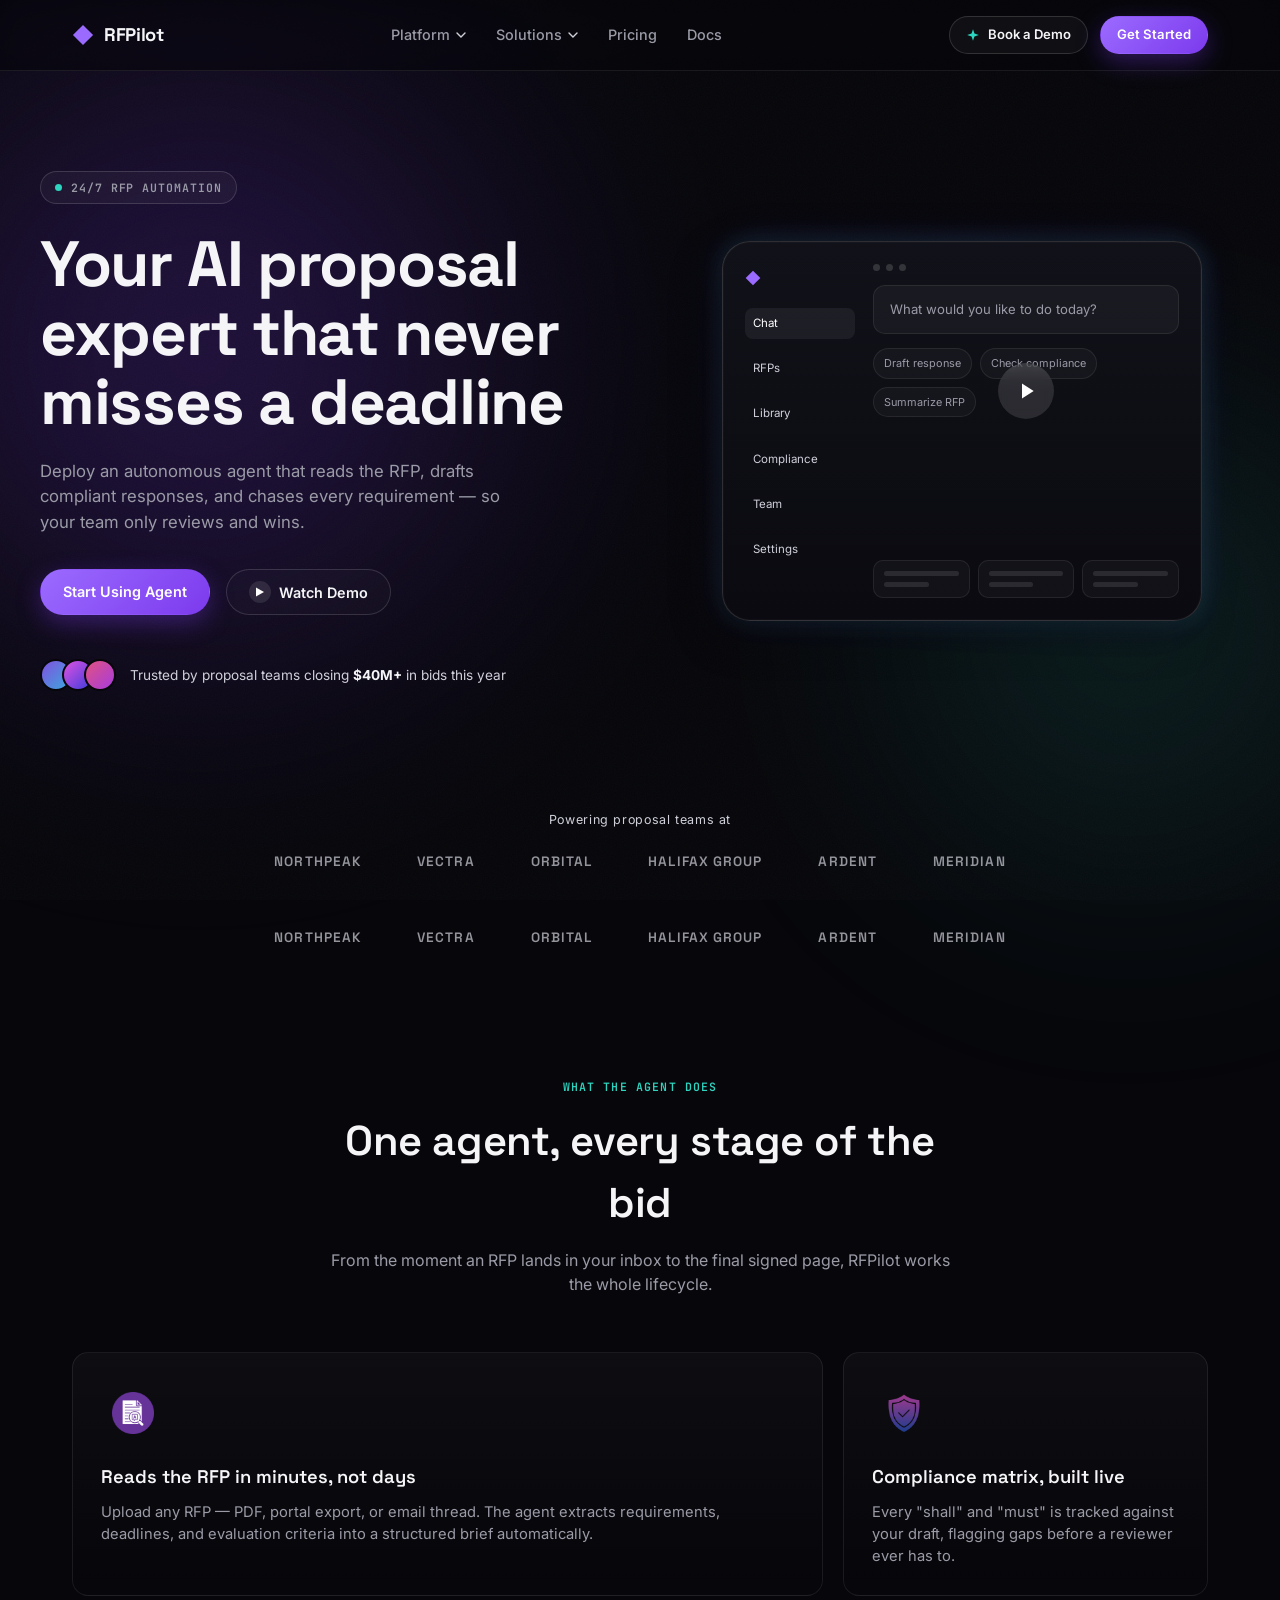
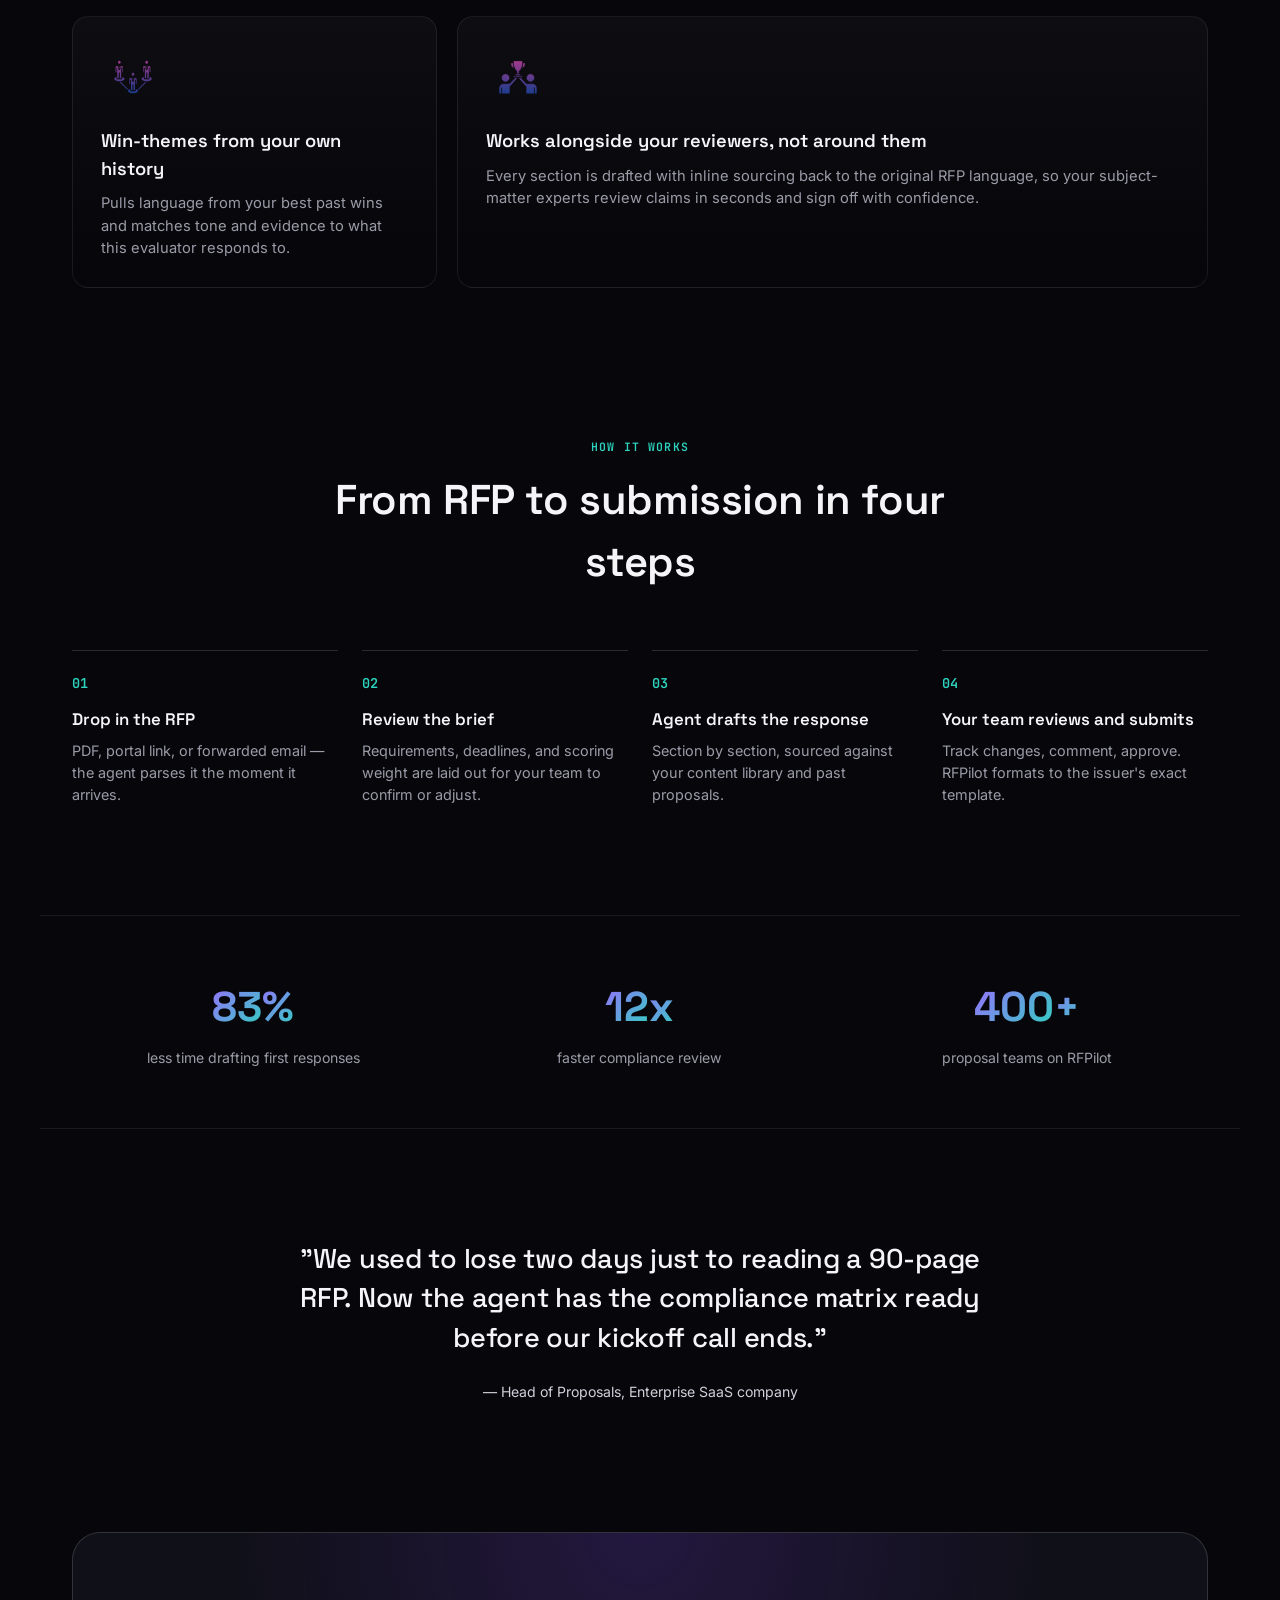
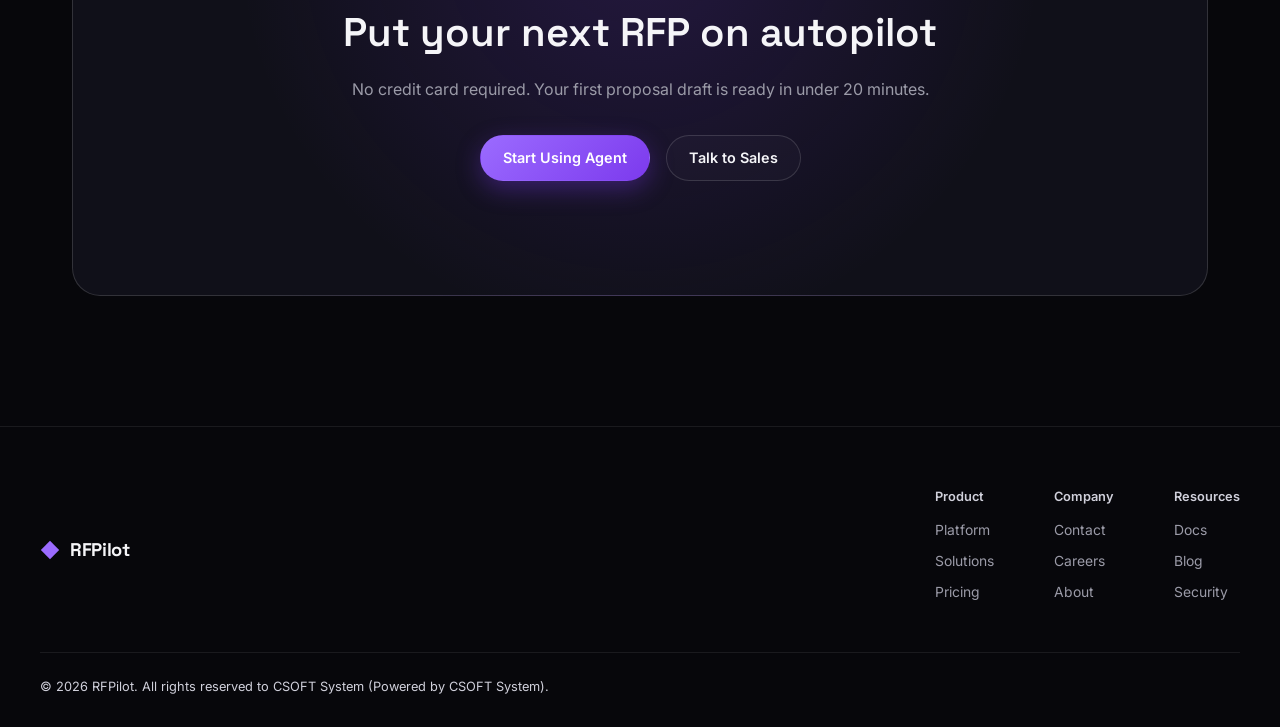
==== index.html @ 7c02240c "Rename Index.html to index.html" ====
<!doctype html>
<html lang="en">
  <head>
    <meta charset="UTF-8" />
    <meta name="viewport" content="width=device-width, initial-scale=1.0" />
    <title>RFPilot — Your AI RFP Agent That Works 24/7</title>
    <link rel="preconnect" href="https://fonts.googleapis.com" />
    <link rel="preconnect" href="https://fonts.gstatic.com" crossorigin />
    <link
      href="https://fonts.googleapis.com/css2?family=Space+Grotesk:wght@400;500;600;700&family=Inter:wght@400;500;600&family=JetBrains+Mono:wght@500;600&display=swap"
      rel="stylesheet"
    />
    <link rel="stylesheet" href="style.css" />
  </head>
  

  <body>

    <!-- Ambient background -->
    <div class="bg-glow bg-glow--purple" aria-hidden="true"></div>
    <div class="bg-glow bg-glow--teal" aria-hidden="true"></div>
    <div class="bg-noise" aria-hidden="true"></div>


    <!-- NAV -->
    <header class="nav" id="nav">
      <div class="nav__inner">
        <a href="index.html" class="logo">
          <span class="logo__mark">
            <svg width="22" height="22" viewBox="0 0 24 24" fill="none">
              <path d="M12 1L23 12L12 23L1 12L12 1Z" fill="url(#logoGrad)" />
              <defs>
                <linearGradient id="logoGrad" x1="1" y1="1" x2="23" y2="23">
                  <stop offset="0" stop-color="#9b6bff" />
                  <stop offset="1" stop-color="#2dd4bf" />
                </linearGradient>
              </defs>
            </svg>
          </span>
          RFPilot
        </a>

        <nav class="nav__links" aria-label="Primary">
          <div class="nav__item">
            <button class="nav__link">
              Platform
              <svg class="chev" width="10" height="6" viewBox="0 0 10 6">
                <path
                  d="M1 1L5 5L9 1"
                  stroke="currentColor"
                  stroke-width="1.4"
                  fill="none"
                  stroke-linecap="round"
                />
              </svg>
            </button>
            <div class="nav__dropdown">
              <a href="platform.html#drafting">Proposal Drafting</a>
              <a href="platform.html#compliance">Compliance Matrix</a>
              <a href="platform.html#win-themes">Win-Theme Engine</a>
            </div>
          </div>
          <div class="nav__item">
            <button class="nav__link">
              Solutions
              <svg class="chev" width="10" height="6" viewBox="0 0 10 6">
                <path
                  d="M1 1L5 5L9 1"
                  stroke="currentColor"
                  stroke-width="1.4"
                  fill="none"
                  stroke-linecap="round"
                />
              </svg>
            </button>
            <div class="nav__dropdown">
              <a href="solutions.html#gov">Government Bids</a>
              <a href="solutions.html#enterprise">Enterprise Sales</a>
              <a href="solutions.html#agencies">Agencies</a>
            </div>
          </div>
          <a href="pricing.html" class="nav__link nav__link--plain" data-page="pricing">Pricing</a>
          <a href="docs.html" class="nav__link nav__link--plain" data-page="docs">Docs</a>
        </nav>

        <div class="nav__actions">
          <a href="contact.html" class="btn btn--ghost btn--sm">
            <svg width="14" height="14" viewBox="0 0 24 24" fill="none">
              <path
                d="M12 2L14.5 9.5L22 12L14.5 14.5L12 22L9.5 14.5L2 12L9.5 9.5L12 2Z"
                fill="currentColor"
              />
            </svg>
            Book a Demo
          </a>
          <a href="contact.html" class="btn btn--primary btn--sm">Get Started</a>
        </div>

        <button class="nav__burger" id="burgerBtn" aria-label="Toggle menu" aria-expanded="false">
          <span></span><span></span><span></span>
        </button>
      </div>
    </header>

    <!-- HERO -->
    <main id="top">
      <section class="hero">
        <div class="hero__inner">
          <div class="hero__copy">
            <div class="badge">
              <span class="badge__dot"></span>
              24/7 RFP AUTOMATION
            </div>
            <h1 class="hero__title" data-split>
              Your AI proposal expert that never misses a deadline
            </h1>
            <p class="hero__sub">
              Deploy an autonomous agent that reads the RFP, drafts compliant responses, and chases
              every requirement &mdash; so your team only reviews and wins.
            </p>
            <div class="hero__cta">
              <a href="contact.html" class="btn btn--primary btn--lg">Start Using Agent</a>
              <button class="btn btn--outline btn--lg" id="watchDemoBtn">
                <span class="play-dot">
                  <svg width="10" height="10" viewBox="0 0 10 10">
                    <path d="M1 0.5L9 5L1 9.5V0.5Z" fill="currentColor" />
                  </svg>
                </span>
                Watch Demo
              </button>
            </div>
            <div class="hero__proof">
              <div class="proof__avatars">
                <span class="proof__avatar" style="--i: 0"></span>
                <span class="proof__avatar" style="--i: 1"></span>
                <span class="proof__avatar" style="--i: 2"></span>
              </div>
              <p>Trusted by proposal teams closing <strong>$40M+</strong> in bids this year</p>
            </div>
          </div>

          <div class="hero__visual">
            <div class="mockup" id="mockup">
              <!-- <div class="mockup__avatars">
                <span class="mockup__avatar mockup__avatar--1"></span>
                <span class="mockup__avatar mockup__avatar--2"></span>
              </div> -->

              <div class="mockup__frame">
                <aside class="mockup__side">
                  <span class="side__logo">
                    <svg width="16" height="16" viewBox="0 0 24 24" fill="none">
                      <path d="M12 1L23 12L12 23L1 12L12 1Z" fill="url(#logoGrad2)" />
                      <defs>
                        <linearGradient id="logoGrad2" x1="1" y1="1" x2="23" y2="23">
                          <stop offset="0" stop-color="#9b6bff" />
                          <stop offset="1" stop-color="#2dd4bf" />
                        </linearGradient>
                      </defs>
                    </svg>
                  </span>
                  <span class="side__item side__item--active">Chat</span>
                  <span class="side__item">RFPs</span>
                  <span class="side__item">Library</span>
                  <span class="side__item">Compliance</span>
                  <span class="side__item">Team</span>
                  <span class="side__item">Settings</span>
                </aside>

                <div class="mockup__main">
                  <div class="mockup__topbar">
                    <span class="dot"></span><span class="dot"></span><span class="dot"></span>
                  </div>
                  <div class="mockup__chatbox">What would you like to do today?</div>
                  <div class="mockup__chips">
                    <span>Draft response</span>
                    <span>Check compliance</span>
                    <span>Summarize RFP</span>
                  </div>

                  <button class="mockup__play" id="playBtn" aria-label="Play demo video">
                    <svg width="20" height="20" viewBox="0 0 24 24" fill="none">
                      <path d="M6 3L20 12L6 21V3Z" fill="white" />
                    </svg>
                  </button>

                  <div class="mockup__cards">
                    <div class="mini-card">
                      <span class="mini-card__bar"></span
                      ><span class="mini-card__bar mini-card__bar--sm"></span>
                    </div>
                    <div class="mini-card">
                      <span class="mini-card__bar"></span
                      ><span class="mini-card__bar mini-card__bar--sm"></span>
                    </div>
                    <div class="mini-card">
                      <span class="mini-card__bar"></span
                      ><span class="mini-card__bar mini-card__bar--sm"></span>
                    </div>
                  </div>
                </div>
              </div>
            </div>
          </div>
        </div>
      </section>

      <!-- TRUST STRIP -->
      <section class="trust">
        <p class="trust__label">Powering proposal teams at</p>
        <div class="trust__logos">
          <div class="trust__track">
            <span>NORTHPEAK</span><span>VECTRA</span><span>ORBITAL</span
            ><span>HALIFAX&nbsp;GROUP</span><span>ARDENT</span><span>MERIDIAN</span>
          </div>
        </div>
      </section>

      <!-- FEATURES -->
      <section class="features" id="features">
        <div class="section__head" data-reveal>
          <span class="eyebrow">WHAT THE AGENT DOES</span>
          <h2>One agent, every stage of the bid</h2>
          <p>
            From the moment an RFP lands in your inbox to the final signed page, RFPilot works the
            whole lifecycle.
          </p>
        </div>

        <div class="feature-grid" data-reveal-group>
          <article class="feature-card feature-card--wide">
            <div class="feature-card__icon feature-card__icon--img">
              <img src="assests/read.png" alt="" width="42" height="42" />
            </div>
            <h3>Reads the RFP in minutes, not days</h3>
            <p>
              Upload any RFP &mdash; PDF, portal export, or email thread. The agent extracts
              requirements, deadlines, and evaluation criteria into a structured brief
              automatically.
            </p>
          </article>

          <article class="feature-card">
            <div class="feature-card__icon feature-card__icon--img">
              <img src="assests/compliance.png" alt="" width="42" height="42" />
            </div>
            <h3>Compliance matrix, built live</h3>
            <p>
              Every "shall" and "must" is tracked against your draft, flagging gaps before a
              reviewer ever has to.
            </p>
          </article>

          <article class="feature-card">
            <div class="feature-card__icon feature-card__icon--img">
              <img src="assests/connection.png" alt="" width="42" height="42" />
            </div>
            <h3>Win-themes from your own history</h3>
            <p>
              Pulls language from your best past wins and matches tone and evidence to what this
              evaluator responds to.
            </p>
          </article>

          <article class="feature-card feature-card--wide">
            <div class="feature-card__icon feature-card__icon--img">
              <img src="assests/wintheme.png" alt="" width="42" height="42" />
            </div>
            <h3>Works alongside your reviewers, not around them</h3>
            <p>
              Every section is drafted with inline sourcing back to the original RFP language, so
              your subject-matter experts review claims in seconds and sign off with confidence.
            </p>
          </article>
        </div>
      </section>

      <!-- HOW IT WORKS -->
      <section class="steps" id="how">
        <div class="section__head" data-reveal>
          <span class="eyebrow">HOW IT WORKS</span>
          <h2>From RFP to submission in four steps</h2>
        </div>
        <ol class="steps__list" data-reveal-group>
          <li class="step">
            <span class="step__num">01</span>
            <h3>Drop in the RFP</h3>
            <p>
              PDF, portal link, or forwarded email &mdash; the agent parses it the moment it
              arrives.
            </p>
          </li>
          <li class="step">
            <span class="step__num">02</span>
            <h3>Review the brief</h3>
            <p>
              Requirements, deadlines, and scoring weight are laid out for your team to confirm or
              adjust.
            </p>
          </li>
          <li class="step">
            <span class="step__num">03</span>
            <h3>Agent drafts the response</h3>
            <p>Section by section, sourced against your content library and past proposals.</p>
          </li>
          <li class="step">
            <span class="step__num">04</span>
            <h3>Your team reviews and submits</h3>
            <p>Track changes, comment, approve. RFPilot formats to the issuer's exact template.</p>
          </li>
        </ol>
      </section>

      <!-- STATS -->
      <section class="stats" data-reveal-group>
        <div class="stat">
          <span class="stat__num" data-target="83">0</span><span class="stat__suffix">%</span>
          <p>less time drafting first responses</p>
        </div>
        <div class="stat">
          <span class="stat__num" data-target="12">0</span><span class="stat__suffix">x</span>
          <p>faster compliance review</p>
        </div>
        <div class="stat">
          <span class="stat__num" data-target="400">0</span><span class="stat__suffix">+</span>
          <p>proposal teams on RFPilot</p>
        </div>
      </section>

      <!-- TESTIMONIAL -->
      <section class="quote" data-reveal>
        <blockquote>
          "We used to lose two days just to reading a 90-page RFP. Now the agent has the compliance
          matrix ready before our kickoff call ends."
        </blockquote>
        <p class="quote__author">— Head of Proposals, Enterprise SaaS company</p>
      </section>

      <!-- CTA -->
      <section class="cta" id="cta">
        <div class="cta__box" data-reveal>
          <h2>Put your next RFP on autopilot</h2>
          <p>No credit card required. Your first proposal draft is ready in under 20 minutes.</p>
          <div class="hero__cta hero__cta--center">
            <a href="contact.html" class="btn btn--primary btn--lg">Start Using Agent</a>
            <a href="contact.html" class="btn btn--outline btn--lg">Talk to Sales</a>
          </div>
        </div>
      </section>
    </main>

    <footer class="footer">
      <div class="footer__top">
        <a href="#top" class="logo">
          <span class="logo__mark">
            <svg width="20" height="20" viewBox="0 0 24 24" fill="none">
              <path d="M12 1L23 12L12 23L1 12L12 1Z" fill="url(#logoGrad3)" />
              <defs>
                <linearGradient id="logoGrad3" x1="1" y1="1" x2="23" y2="23">
                  <stop offset="0" stop-color="#9b6bff" />
                  <stop offset="1" stop-color="#2dd4bf" />
                </linearGradient>
              </defs>
            </svg>
          </span>
          RFPilot
        </a>
        <div class="footer__links">
          <div>
            <h4>Product</h4>
            <a href="platform.html">Platform</a>
            <a href="solutions.html">Solutions</a>
            <a href="pricing.html">Pricing</a>
          </div>
          <div>
            <h4>Company</h4>
            <a href="contact.html">Contact</a>
            <a href="#">Careers</a>
            <a href="#">About</a>
          </div>
          <div>
            <h4>Resources</h4>
            <a href="docs.html">Docs</a>
            <a href="#">Blog</a>
            <a href="#">Security</a>
          </div>
        </div>
      </div>
      <div class="footer__bottom">
        <p>© 2026 RFPilot. All rights reserved to CSOFT System (Powered by CSOFT System).</p>
      </div>
    </footer>

    <!-- Demo modal -->
    <div class="modal" id="demoModal" aria-hidden="true">
      <div class="modal__backdrop" data-close></div>
      <div class="modal__box" role="dialog" aria-label="Demo video">
        <button class="modal__close" data-close aria-label="Close">✕</button>
        <div class="modal__placeholder">
          <svg width="40" height="40" viewBox="0 0 24 24" fill="none">
            <path d="M6 3L20 12L6 21V3Z" fill="currentColor" />
          </svg>
          <p>Demo video goes here</p>
        </div>
      </div>
    </div>

    <script src="script.js"></script>
  </body>
</html>
---- style.css ----
/* ============ TOKENS ============ */
:root {
  --bg: #07070b;
  --bg-elevated: #0e0e16;
  --bg-card: #101019;
  --purple-500: #7c3aed;
  --purple-400: #9b6bff;
  --purple-glow: rgba(124, 58, 237, 0.55);
  --teal: #2dd4bf;
  --teal-glow: rgba(45, 212, 191, 0.45);
  --text-primary: #f5f5f8;
  --text-secondary: #9b9ba8;
  --text-muted: #d0d0db;
  --border: rgba(255, 255, 255, 0.08);
  --border-strong: rgba(255, 255, 255, 0.14);

  --font-display: "Space Grotesk", sans-serif;
  --font-body: "Inter", sans-serif;
  --font-mono: "JetBrains Mono", monospace;

  --radius-sm: 10px;
  --radius-md: 16px;
  --radius-lg: 28px;
  --container: 1200px;
}

* {
  box-sizing: border-box;
  margin: 0;
  padding: 0;
}
html {
  scroll-behavior: smooth;
}
body {
  background: var(--bg);
  color: var(--text-primary);
  font-family: var(--font-body);
  line-height: 1.5;
  overflow-x: hidden;
  position: relative;
}
img,
svg {
  display: block;
  max-width: 100%;
}
a {
  color: inherit;
  text-decoration: none;
}
ul,
ol {
  list-style: none;
}
button {
  font-family: inherit;
  cursor: pointer;
}

@media (prefers-reduced-motion: reduce) {
  * {
    animation-duration: 0.001ms !important;
    animation-iteration-count: 1 !important;
    transition-duration: 0.001ms !important;
    scroll-behavior: auto !important;
  }
}

:focus-visible {
  outline: 2px solid var(--teal);
  outline-offset: 3px;
  border-radius: 4px;
}

/* ============ AMBIENT BACKGROUND ============ */
.bg-glow {
  position: fixed;
  z-index: 0;
  border-radius: 50%;
  filter: blur(120px);
  pointer-events: none;
}
.bg-glow--purple {
  width: 900px;
  height: 900px;
  left: -250px;
  top: -100px;
  background: radial-gradient(circle, var(--purple-glow), transparent 70%);
  opacity: 0.55;
  animation: drift1 22s ease-in-out infinite;
}
.bg-glow--teal {
  width: 700px;
  height: 700px;
  right: -200px;
  top: 280px;
  background: radial-gradient(circle, var(--teal-glow), transparent 70%);
  opacity: 0.35;
  animation: drift2 26s ease-in-out infinite;
}
@keyframes drift1 {
  0%,
  100% {
    transform: translate(0, 0);
  }
  50% {
    transform: translate(60px, 40px);
  }
}
@keyframes drift2 {
  0%,
  100% {
    transform: translate(0, 0);
  }
  50% {
    transform: translate(-50px, -30px);
  }
}

.bg-noise {
  position: fixed;
  inset: 0;
  z-index: 0;
  pointer-events: none;
  opacity: 0.03;
  background-image: url("data:image/svg+xml,%3Csvg xmlns='http://www.w3.org/2000/svg' width='120' height='120'%3E%3Cfilter id='n'%3E%3CfeTurbulence type='fractalNoise' baseFrequency='0.9' numOctaves='2' stitchTiles='stitch'/%3E%3C/filter%3E%3Crect width='100%25' height='100%25' filter='url(%23n)'/%3E%3C/svg%3E");
}

main,
.footer,
.nav {
  position: relative;
  z-index: 1;
}

/* ============ NAV ============ */
.nav {
  position: sticky;
  top: 0;
  z-index: 50;
  background: rgba(7, 7, 11, 0.7);
  backdrop-filter: blur(14px);
  border-bottom: 1px solid var(--border);
}
.nav__inner {
  max-width: var(--container);
  margin: 0 auto;
  padding: 16px 32px;
  display: flex;
  align-items: center;
  justify-content: space-between;
  gap: 24px;
}
.logo {
  display: flex;
  align-items: center;
  gap: 10px;
  font-family: var(--font-display);
  font-weight: 700;
  font-size: 1.15rem;
  letter-spacing: -0.02em;
}
.logo__mark {
  display: inline-flex;
}

.nav__links {
  display: flex;
  align-items: center;
  gap: 30px;
}
.nav__item {
  position: relative;
}
.nav__link {
  background: none;
  border: none;
  color: var(--text-secondary);
  display: flex;
  align-items: center;
  gap: 6px;
  font-size: 0.9rem;
  font-weight: 500;
  transition: color 0.2s;
}
.nav__link--plain {
  color: var(--text-secondary);
  font-size: 0.9rem;
  font-weight: 500;
}
.nav__link:hover,
.nav__link--plain:hover {
  color: var(--text-primary);
}
.nav__link.is-active,
.nav__link--plain.is-active {
  color: #fff;
  font-weight: 600;
  position: relative;
}
.nav__link.is-active::after,
.nav__link--plain.is-active::after {
  content: "";
  position: absolute;
  left: 0;
  right: 0;
  bottom: -8px;
  height: 2px;
  border-radius: 2px;
  background: linear-gradient(90deg, var(--purple-400), var(--teal));
}
.chev {
  color: var(--text-muted);
  transition: transform 0.2s;
}
.nav__item:hover .chev {
  transform: rotate(180deg);
}

.nav__dropdown {
  position: absolute;
  top: calc(100% + 14px);
  left: 50%;
  transform: translateX(-50%) translateY(4px);
  background: var(--bg-card);
  border: 1px solid var(--border);
  border-radius: var(--radius-sm);
  padding: 8px;
  min-width: 190px;
  opacity: 0;
  visibility: hidden;
  transition: all 0.18s ease;
  box-shadow: 0 20px 40px rgba(0, 0, 0, 0.5);
}
.nav__item:hover .nav__dropdown {
  opacity: 1;
  visibility: visible;
  transform: translateX(-50%) translateY(0);
}
.nav__dropdown a {
  display: block;
  padding: 9px 12px;
  border-radius: 8px;
  font-size: 0.87rem;
  color: var(--text-secondary);
}
.nav__dropdown a:hover {
  background: rgba(255, 255, 255, 0.04);
  color: var(--text-primary);
}

.nav__actions {
  display: flex;
  align-items: center;
  gap: 12px;
}
.nav__burger {
  display: none;
  flex-direction: column;
  gap: 5px;
  background: none;
  border: none;
  padding: 6px;
}
.nav__burger span {
  width: 20px;
  height: 2px;
  background: var(--text-primary);
  border-radius: 2px;
}

/* ============ BUTTONS ============ */
.btn {
  display: inline-flex;
  align-items: center;
  justify-content: center;
  gap: 8px;
  border-radius: 999px;
  font-weight: 600;
  white-space: nowrap;
  border: 1px solid transparent;
  transition:
    transform 0.15s,
    box-shadow 0.2s,
    background 0.2s,
    border-color 0.2s;
}
.btn--sm {
  padding: 8px 16px;
  font-size: 0.82rem;
}
.btn--lg {
  padding: 11px 22px;
  font-size: 0.9rem;
}
.btn--primary {
  background: linear-gradient(135deg, var(--purple-400), var(--purple-500));
  color: #fff;
  box-shadow: 0 8px 24px rgba(124, 58, 237, 0.35);
}
.btn--primary:hover {
  transform: translateY(-2px);
  box-shadow: 0 12px 30px rgba(124, 58, 237, 0.5);
}
.btn--ghost {
  background: rgba(255, 255, 255, 0.04);
  color: var(--text-primary);
  border-color: var(--border-strong);
}
.btn--ghost:hover {
  background: rgba(255, 255, 255, 0.08);
}
.btn--ghost svg {
  color: var(--teal);
}
.btn--outline {
  background: rgba(255, 255, 255, 0.02);
  color: var(--text-primary);
  border-color: var(--border-strong);
}
.btn--outline:hover {
  background: rgba(255, 255, 255, 0.06);
  transform: translateY(-2px);
}
.play-dot {
  width: 22px;
  height: 22px;
  border-radius: 50%;
  background: rgba(255, 255, 255, 0.1);
  display: inline-flex;
  align-items: center;
  justify-content: center;
  color: #fff;
}

/* ============ HERO ============ */
.hero {
  padding: 100px 32px 80px;
}
.hero__inner {
  max-width: var(--container);
  margin: 0 auto;
  display: grid;
  grid-template-columns: 1.05fr 1fr;
  gap: 60px;
  align-items: center;
}
.badge {
  display: inline-flex;
  align-items: center;
  gap: 9px;
  font-family: var(--font-mono);
  font-size: 0.72rem;
  letter-spacing: 0.08em;
  font-weight: 600;
  color: var(--text-secondary);
  background: rgba(255, 255, 255, 0.04);
  border: 1px solid var(--border-strong);
  padding: 7px 14px;
  border-radius: 999px;
  margin-bottom: 26px;
}
.badge__dot {
  width: 7px;
  height: 7px;
  border-radius: 50%;
  background: var(--teal);
  box-shadow: 0 0 0 0 rgba(45, 212, 191, 0.6);
  animation: ping 2s infinite;
}
@keyframes ping {
  0% {
    box-shadow: 0 0 0 0 rgba(45, 212, 191, 0.55);
  }
  70% {
    box-shadow: 0 0 0 7px rgba(45, 212, 191, 0);
  }
  100% {
    box-shadow: 0 0 0 0 rgba(45, 212, 191, 0);
  }
}
.hero__title {
  font-family: var(--font-display);
  font-weight: 700;
  font-size: clamp(2.4rem, 4vw + 1rem, 4rem);
  line-height: 1.08;
  letter-spacing: -0.02em;
  margin-bottom: 22px;
}
.hero__sub {
  color: var(--text-secondary);
  font-size: 1.05rem;
  max-width: 480px;
  margin-bottom: 34px;
}
.hero__cta {
  display: flex;
  gap: 16px;
  flex-wrap: wrap;
  margin-bottom: 44px;
}
.hero__cta--center {
  justify-content: center;
}
.hero__proof {
  display: flex;
  align-items: center;
  gap: 14px;
}
.hero__proof p {
  font-size: 0.85rem;
  color: var(--text-muted);
}
.hero__proof strong {
  color: var(--text-primary);
}
.proof__avatars {
  display: flex;
}
.proof__avatar {
  width: 32px;
  height: 32px;
  border-radius: 50%;
  border: 2px solid var(--bg);
  margin-left: -10px;
  background: linear-gradient(
    135deg,
    hsl(calc(260 + var(--i) * 40) 70% 60%),
    hsl(calc(200 + var(--i) * 40) 70% 55%)
  );
}
.proof__avatar:first-child {
  margin-left: 0;
}

/* ---- mockup visual ---- */
.hero__visual {
  position: relative;
  display: flex;
  justify-content: center;
}
.mockup {
  position: relative;
  width: 100%;
  max-width: 480px;
}
/* .mockup__avatars {
  position: absolute;
  top: -40px;
  left: 50%;
  transform: translateX(-50%);
  display: flex;
  gap: 26px;
  z-index: 3;
} */
/* .mockup__avatar {
  width: 56px;
  height: 56px;
  border-radius: 50%;
  border: 3px solid var(--bg);
  background: linear-gradient(135deg, #ffd39c, #ff9c73);
} */
/* .mockup__avatar--2 {
  background: linear-gradient(135deg, #c9a6ff, #7c3aed);
  margin-top: 22px;
} */

.mockup__frame {
  position: relative;
  z-index: 2;
  border-radius: var(--radius-lg);
  border: 1px solid var(--border-strong);
  background: linear-gradient(180deg, #111119, #0a0a10);

    box-shadow:
  0 0 0 1px rgba(255,255,255,.02) inset,
  -10px 15px 40px rgba(0,0,0,.35),
  0 0 25px rgba(45,212,191,.15),
  0 0 40px rgba(124,58,237,.15);
  padding: 22px;
  display: grid;
  grid-template-columns: 110px 1fr;
  gap: 18px;
  min-height: 380px;
  animation: floaty 6s ease-in-out infinite;
}
@keyframes floaty {
  0%,
  100% {
    transform: translateY(0);
  }
  50% {
    transform: translateY(-10px);
  }
}

.mockup__side {
  display: flex;
  flex-direction: column;
  gap: 14px;
  padding-top: 6px;
}
.side__logo {
  margin-bottom: 8px;
}
.side__item {
  font-size: 0.72rem;
  color: var(--text-muted);
  padding: 7px 8px;
  border-radius: 8px;
}
.side__item--active {
  color: #fff;
  background: rgba(255, 255, 255, 0.06);
}

.mockup__main {
  position: relative;
  display: flex;
  flex-direction: column;
  gap: 14px;
}
.mockup__topbar {
  display: flex;
  gap: 6px;
}
.mockup__topbar .dot {
  width: 7px;
  height: 7px;
  border-radius: 50%;
  background: rgba(255, 255, 255, 0.15);
}
.mockup__chatbox {
  background: rgba(255, 255, 255, 0.04);
  border: 1px solid var(--border);
  border-radius: 12px;
  padding: 14px 16px;
  font-size: 0.82rem;
  color: var(--text-secondary);
}
.mockup__chips {
  display: flex;
  gap: 8px;
  flex-wrap: wrap;
}
.mockup__chips span {
  font-size: 0.68rem;
  color: var(--text-secondary);
  background: rgba(255, 255, 255, 0.03);
  border: 1px solid var(--border);
  padding: 6px 10px;
  border-radius: 999px;
}
.mockup__play {
  position: absolute;
  top: 38%;
  left: 50%;
  transform: translate(-50%, -50%);
  width: 56px;
  height: 56px;
  border-radius: 50%;
  border: none;
  background: rgba(255, 255, 255, 0.12);
  backdrop-filter: blur(6px);
  display: flex;
  align-items: center;
  justify-content: center;
  transition:
    transform 0.2s,
    background 0.2s;
}
.mockup__play:hover {
  transform: translate(-50%, -50%) scale(1.08);
  background: rgba(255, 255, 255, 0.2);
}
.mockup__play svg {
  margin-left: 2px;
}
.mockup__cards {
  display: grid;
  grid-template-columns: repeat(3, 1fr);
  gap: 8px;
  margin-top: auto;
}
.mini-card {
  background: rgba(255, 255, 255, 0.03);
  border: 1px solid var(--border);
  border-radius: 10px;
  padding: 10px;
  display: flex;
  flex-direction: column;
  gap: 6px;
}
.mini-card__bar {
  height: 5px;
  border-radius: 3px;
  background: rgba(255, 255, 255, 0.1);
}
.mini-card__bar--sm {
  width: 60%;
}

/* ============ SECTIONS SHARED ============ */
.section__head {
  max-width: 640px;
  margin: 0 auto 56px;
  text-align: center;
}
.eyebrow {
  font-family: var(--font-mono);
  font-size: 0.72rem;
  letter-spacing: 0.1em;
  color: var(--teal);
  font-weight: 600;
  display: block;
  margin-bottom: 14px;
}
.section__head h2 {
  font-family: var(--font-display);
  font-size: clamp(1.8rem, 2.5vw + 0.8rem, 2.6rem);
  font-weight: 600;
  letter-spacing: -0.01em;
  margin-bottom: 14px;
}
.section__head p {
  color: var(--text-secondary);
  font-size: 1rem;
}

/* trust strip */
.trust {
  max-width: var(--container);
  margin: 0 auto;
  padding: 40px 32px 90px;
  text-align: center;
}
.trust__label {
  font-size: 0.78rem;
  color: var(--text-muted);
  margin-bottom: 22px;
  letter-spacing: 0.05em;
}
.trust__logos {
  display: flex;
  justify-content: center;
  flex-wrap: wrap;
  gap: 40px;
  font-family: var(--font-display);
  font-weight: 600;
  letter-spacing: 0.08em;
  color: var(--text-muted);
  opacity: 0.7;
  font-size: 0.85rem;
}

/* features */
.features {
  max-width: var(--container);
  margin: 0 auto;
  padding: 40px 32px 110px;
}
.feature-grid {
  display: grid;
  grid-template-columns: repeat(3, 1fr);
  gap: 20px;
}
.feature-card {
  grid-column: span 1;
  background: linear-gradient(180deg, rgba(255, 255, 255, 0.03), rgba(255, 255, 255, 0));
  border: 1px solid var(--border);
  border-radius: var(--radius-md);
  padding: 28px;
  transition:
    border-color 0.2s,
    transform 0.2s;
}
.feature-card--wide {
  grid-column: span 2;
}
.feature-card:hover {
  border-color: var(--border-strong);
  transform: translateY(-4px);
}
.feature-card__icon {
  width: 44px;
  height: 44px;
  border-radius: 12px;
  margin-bottom: 18px;
  display: flex;
  align-items: center;
  justify-content: center;
  background: rgba(124, 58, 237, 0.12);
  color: var(--purple-400);
  border: 1px solid rgba(124, 58, 237, 0.25);
}
.feature-card h3 {
  font-family: var(--font-display);
  font-size: 1.15rem;
  font-weight: 600;
  margin-bottom: 10px;
}
.feature-card p {
  color: var(--text-secondary);
  font-size: 0.92rem;
}

/* steps */
.steps {
  max-width: var(--container);
  margin: 0 auto;
  padding: 40px 32px 110px;
}
.steps__list {
  display: grid;
  grid-template-columns: repeat(4, 1fr);
  gap: 24px;
  counter-reset: step;
}
.step {
  border-top: 1px solid var(--border-strong);
  padding-top: 22px;
}
.step__num {
  font-family: var(--font-mono);
  color: var(--teal);
  font-size: 0.85rem;
  font-weight: 600;
  display: block;
  margin-bottom: 14px;
}
.step h3 {
  font-family: var(--font-display);
  font-size: 1.05rem;
  margin-bottom: 8px;
  font-weight: 600;
}
.step p {
  color: var(--text-secondary);
  font-size: 0.9rem;
}

/* stats */
.stats {
  max-width: var(--container);
  margin: 0 auto;
  padding: 60px 32px;
  display: grid;
  grid-template-columns: repeat(3, 1fr);
  gap: 24px;
  border-top: 1px solid var(--border);
  border-bottom: 1px solid var(--border);
}
.stat {
  text-align: center;
}
.stat__num,
.stat__suffix {
  font-family: var(--font-display);
  font-weight: 700;
  font-size: 2.6rem;
  background: linear-gradient(135deg, var(--purple-400), var(--teal));
  -webkit-background-clip: text;
  background-clip: text;
  color: transparent;
}
.stat p {
  color: var(--text-secondary);
  font-size: 0.88rem;
  margin-top: 8px;
}

/* quote */
.quote {
  max-width: 760px;
  margin: 0 auto;
  padding: 110px 32px;
  text-align: center;
}
.quote blockquote {
  font-family: var(--font-display);
  font-size: clamp(1.3rem, 2vw + 0.8rem, 1.7rem);
  font-weight: 500;
  line-height: 1.45;
  letter-spacing: -0.01em;
  margin-bottom: 24px;
}
.quote__author {
  color: var(--text-muted);
  font-size: 0.88rem;
}

/* cta */
.cta {
  max-width: var(--container);
  margin: 0 auto;
  padding: 20px 32px 130px;
}
.cta__box {
  text-align: center;
  padding: 70px 32px;
  border-radius: var(--radius-lg);
  border: 1px solid var(--border-strong);
  background:
    radial-gradient(circle at 50% 0%, rgba(124, 58, 237, 0.18), transparent 60%), var(--bg-card);
}
.cta__box h2 {
  font-family: var(--font-display);
  font-size: clamp(1.8rem, 2.5vw + 0.8rem, 2.5rem);
  font-weight: 600;
  margin-bottom: 14px;
}
.cta__box p {
  color: var(--text-secondary);
  margin-bottom: 34px;
}

/* footer */
.footer {
  border-top: 1px solid var(--border);
  padding: 60px 32px 30px;
}
.footer__top {
  max-width: var(--container);
  margin: 0 auto;
  display: flex;
  justify-content: space-between;
  flex-wrap: wrap;
  gap: 40px;
  padding-bottom: 40px;
}
.footer__links {
  display: flex;
  gap: 60px;
  flex-wrap: wrap;
}
.footer__links h4 {
  font-size: 0.8rem;
  color: var(--text-muted);
  margin-bottom: 14px;
  font-weight: 600;
}
.footer__links a {
  display: block;
  font-size: 0.87rem;
  color: var(--text-secondary);
  margin-bottom: 10px;
}
.footer__links a:hover {
  color: var(--text-primary);
}
.footer__bottom {
  max-width: var(--container);
  margin: 0 auto;
  border-top: 1px solid var(--border);
  padding-top: 24px;
  font-size: 0.8rem;
  color: var(--text-muted);
}

/* ============ MODAL ============ */
.modal {
  position: fixed;
  inset: 0;
  z-index: 100;
  display: none;
  align-items: center;
  justify-content: center;
}
.modal.is-open {
  display: flex;
}
.modal__backdrop {
  position: absolute;
  inset: 0;
  background: rgba(0, 0, 0, 0.7);
  backdrop-filter: blur(4px);
}
.modal__box {
  position: relative;
  z-index: 2;
  width: min(720px, 90vw);
  aspect-ratio: 16/9;
  background: var(--bg-card);
  border: 1px solid var(--border-strong);
  border-radius: var(--radius-md);
  display: flex;
  align-items: center;
  justify-content: center;
}
.modal__placeholder {
  text-align: center;
  color: var(--text-secondary);
}
.modal__placeholder svg {
  margin: 0 auto 12px;
  color: var(--purple-400);
}
.modal__close {
  position: absolute;
  top: 14px;
  right: 14px;
  background: rgba(255, 255, 255, 0.06);
  border: none;
  color: #fff;
  width: 32px;
  height: 32px;
  border-radius: 50%;
}

/* ============ ADVANCED ANIMATION SYSTEM ============ */

/* nav shrink on scroll */
.nav.is-scrolled {
  background: rgba(7, 7, 11, 0.92);
  box-shadow: 0 10px 30px rgba(0, 0, 0, 0.35);
}
.nav.is-scrolled .nav__inner {
  padding-top: 10px;
  padding-bottom: 10px;
}

/* page load fade */
body {
  animation: pageIn 0.5s ease both;
}
@keyframes pageIn {
  from {
    opacity: 0;
  }
  to {
    opacity: 1;
  }
}

/* scroll reveal */
.reveal {
  opacity: 0;
  transform: translateY(28px);
  transition:
    opacity 0.7s cubic-bezier(0.16, 1, 0.3, 1),
    transform 0.7s cubic-bezier(0.16, 1, 0.3, 1);
  transition-delay: var(--delay, 0s);
}
.reveal.is-visible {
  opacity: 1;
  transform: translateY(0);
}

/* headline word stagger */
.split-word {
  display: inline-block;
  opacity: 0;
  transform: translateY(120%) rotate(2deg);
  animation: wordIn 0.8s cubic-bezier(0.16, 1, 0.3, 1) forwards;
  animation-delay: calc(var(--w) * 70ms);
}
@keyframes wordIn {
  to {
    opacity: 1;
    transform: translateY(0) rotate(0);
  }
}

/* cursor spotlight (hero visual) */
.hero__visual {
  --mx: 50%;
  --my: 50%;
}
.hero__visual::before {
  content: "";
  position: absolute;
  inset: -60px;
  z-index: 0;
  pointer-events: none;
  background: radial-gradient(
    320px circle at var(--mx) var(--my),
    rgba(155, 107, 255, 0.18),
    transparent 65%
  );
  transition: opacity 0.3s;
}

/* magnetic buttons */
.btn {
  will-change: transform;
}

/* marquee logos */
.trust__logos {
  display: flex;
  gap: 56px;
  overflow: hidden;
  position: relative;
  -webkit-mask-image: linear-gradient(90deg, transparent, #000 10%, #000 90%, transparent);
  mask-image: linear-gradient(90deg, transparent, #000 10%, #000 90%, transparent);
}
.trust__track {
  display: flex;
  gap: 56px;
  flex-shrink: 0;
  animation: marquee 22s linear infinite;
}
.trust:hover .trust__track {
  animation-play-state: paused;
}
@keyframes marquee {
  from {
    transform: translateX(0);
  }
  to {
    transform: translateX(-50%);
  }
}

/* animated gradient text accent */
.accent-text {
  background: linear-gradient(90deg, var(--purple-400), var(--teal), var(--purple-400));
  background-size: 200% auto;
  -webkit-background-clip: text;
  background-clip: text;
  color: transparent;
  animation: shine 6s linear infinite;
}
@keyframes shine {
  to {
    background-position: -200% center;
  }
}

/* card tilt on hover */
.feature-card,
.price-card,
.doc-card,
.solution-card {
  transition:
    transform 0.3s ease,
    border-color 0.2s,
    box-shadow 0.3s;
}
.feature-card:hover,
.price-card:hover,
.doc-card:hover,
.solution-card:hover {
  box-shadow: 0 20px 50px rgba(0, 0, 0, 0.35);
}

/* stagger children helper (JS assigns --delay inline) */

/* sub-hero page header (used on inner pages) */
.page-hero {
  padding: 140px 32px 70px;
  text-align: center;
  max-width: 760px;
  margin: 0 auto;
}
.page-hero .badge {
  margin-left: auto;
  margin-right: auto;
}
.page-hero h1 {
  font-family: var(--font-display);
  font-weight: 700;
  font-size: clamp(2.2rem, 4vw + 1rem, 3.4rem);
  letter-spacing: -0.02em;
  margin-bottom: 18px;
  line-height: 1.1;
}
.page-hero p {
  color: var(--text-secondary);
  font-size: 1.05rem;
}

/* breadcrumb-ish tab nav for docs */
.tabs {
  display: flex;
  gap: 10px;
  justify-content: center;
  flex-wrap: wrap;
  margin-top: 28px;
}
.tabs a {
  font-size: 0.85rem;
  padding: 8px 16px;
  border-radius: 999px;
  border: 1px solid var(--border-strong);
  color: var(--text-secondary);
  transition: all 0.2s;
}
.tabs a.is-active,
.tabs a:hover {
  color: #fff;
  background: rgba(255, 255, 255, 0.06);
  border-color: var(--border-strong);
}

/* ============ SOLUTIONS PAGE ============ */
.solutions {
  max-width: var(--container);
  margin: 0 auto;
  padding: 20px 32px 110px;
  display: flex;
  flex-direction: column;
  gap: 90px;
}
.solution-row {
  display: grid;
  grid-template-columns: 1fr 1fr;
  gap: 60px;
  align-items: center;
}
.solution-row.reverse .solution-row__visual {
  order: 2;
}
.solution-row__tag {
  font-family: var(--font-mono);
  font-size: 0.72rem;
  letter-spacing: 0.08em;
  color: var(--teal);
  font-weight: 600;
  margin-bottom: 16px;
  display: block;
}
.solution-row h3 {
  font-family: var(--font-display);
  font-size: clamp(1.5rem, 2vw + 0.8rem, 2.1rem);
  font-weight: 600;
  margin-bottom: 16px;
  letter-spacing: -0.01em;
}
.solution-row p {
  color: var(--text-secondary);
  margin-bottom: 22px;
}
.solution-row__list {
  display: flex;
  flex-direction: column;
  gap: 12px;
}
.solution-row__list li {
  display: flex;
  gap: 10px;
  align-items: flex-start;
  font-size: 0.92rem;
  color: var(--text-secondary);
}
.solution-row__list svg {
  flex-shrink: 0;
  color: var(--teal);
  margin-top: 3px;
}
.solution-card {
  background: linear-gradient(180deg, rgba(255, 255, 255, 0.04), rgba(255, 255, 255, 0));
  border: 1px solid var(--border);
  border-radius: var(--radius-lg);
  padding: 40px;
  min-height: 280px;
  display: flex;
  align-items: center;
  justify-content: center;
  position: relative;
  overflow: hidden;
}
.solution-card::after {
  content: "";
  position: absolute;
  inset: 0;
  background: radial-gradient(circle at 30% 20%, var(--purple-glow), transparent 60%);
  opacity: 0.35;
}
.solution-card__inner {
  position: relative;
  z-index: 1;
  text-align: center;
}
.solution-card__num {
  font-family: var(--font-display);
  font-size: 3.2rem;
  font-weight: 700;
  color: #fff;
}
.solution-card__label {
  color: var(--text-muted);
  font-size: 0.85rem;
  margin-top: 6px;
}

/* ============ PRICING PAGE ============ */
.pricing-toggle {
  display: flex;
  align-items: center;
  justify-content: center;
  gap: 14px;
  margin: 36px 0 60px;
}
.pricing-toggle span {
  font-size: 0.88rem;
  color: var(--text-secondary);
}
.pricing-toggle span.is-active {
  color: #fff;
  font-weight: 600;
}
.switch {
  position: relative;
  width: 50px;
  height: 28px;
  background: rgba(255, 255, 255, 0.08);
  border: 1px solid var(--border-strong);
  border-radius: 999px;
  cursor: pointer;
}
.switch__knob {
  position: absolute;
  top: 2px;
  left: 2px;
  width: 22px;
  height: 22px;
  border-radius: 50%;
  background: linear-gradient(135deg, var(--purple-400), var(--teal));
  transition: transform 0.25s cubic-bezier(0.65, 0, 0.35, 1);
}
.switch.is-yearly .switch__knob {
  transform: translateX(22px);
}
.save-tag {
  font-family: var(--font-mono);
  font-size: 0.68rem;
  color: var(--teal);
  background: rgba(45, 212, 191, 0.12);
  padding: 3px 8px;
  border-radius: 999px;
  border: 1px solid rgba(45, 212, 191, 0.3);
}

.pricing-grid {
  max-width: var(--container);
  margin: 0 auto;
  padding: 0 32px 110px;
  display: grid;
  grid-template-columns: repeat(3, 1fr);
  gap: 24px;
}
.price-card {
  background: linear-gradient(180deg, rgba(255, 255, 255, 0.03), rgba(255, 255, 255, 0));
  border: 1px solid var(--border);
  border-radius: var(--radius-md);
  padding: 34px;
  display: flex;
  flex-direction: column;
}
.price-card--featured {
  border-color: rgba(155, 107, 255, 0.5);
  background: linear-gradient(180deg, rgba(124, 58, 237, 0.1), rgba(255, 255, 255, 0));
  box-shadow: 0 0 60px rgba(124, 58, 237, 0.15);
  transform: scale(1.03);
}
.price-card__badge {
  font-family: var(--font-mono);
  font-size: 0.65rem;
  letter-spacing: 0.06em;
  color: var(--purple-400);
  margin-bottom: 14px;
}
.price-card h3 {
  font-family: var(--font-display);
  font-size: 1.3rem;
  font-weight: 600;
  margin-bottom: 6px;
}
.price-card__desc {
  color: var(--text-secondary);
  font-size: 0.88rem;
  margin-bottom: 22px;
}
.price-card__amount {
  display: flex;
  align-items: baseline;
  gap: 6px;
  margin-bottom: 26px;
}
.price-card__amount .num {
  font-family: var(--font-display);
  font-size: 2.6rem;
  font-weight: 700;
}
.price-card__amount .period {
  color: var(--text-muted);
  font-size: 0.85rem;
}
.price-card__list {
  display: flex;
  flex-direction: column;
  gap: 12px;
  margin-bottom: 28px;
  flex: 1;
}
.price-card__list li {
  display: flex;
  gap: 10px;
  font-size: 0.87rem;
  color: var(--text-secondary);
  align-items: flex-start;
}
.price-card__list svg {
  color: var(--teal);
  flex-shrink: 0;
  margin-top: 3px;
}
.price-card .btn {
  width: 100%;
  padding: 9px 18px;
  font-size: 0.82rem;
}

.faq {
  max-width: 760px;
  margin: 0 auto;
  padding: 20px 32px 120px;
}
.faq-item {
  border-bottom: 1px solid var(--border);
  padding: 22px 0;
}
.faq-item__q {
  display: flex;
  justify-content: space-between;
  align-items: center;
  cursor: pointer;
  font-weight: 600;
  font-size: 0.98rem;
}
.faq-item__q svg {
  transition: transform 0.25s;
  flex-shrink: 0;
  color: var(--text-muted);
}
.faq-item.is-open .faq-item__q svg {
  transform: rotate(45deg);
}
.faq-item__a {
  max-height: 0;
  overflow: hidden;
  transition: max-height 0.3s ease;
  color: var(--text-secondary);
  font-size: 0.9rem;
}
.faq-item.is-open .faq-item__a {
  max-height: 200px;
  padding-top: 14px;
}

/* ============ DOCS PAGE ============ */
.docs-layout {
  max-width: var(--container);
  margin: 0 auto;
  padding: 20px 32px 120px;
  display: grid;
  grid-template-columns: 240px 1fr;
  gap: 50px;
}
.docs-nav {
  position: sticky;
  top: 100px;
  align-self: start;
  display: flex;
  flex-direction: column;
  gap: 4px;
  height: fit-content;
}
.docs-nav__group {
  margin-bottom: 18px;
}
.docs-nav__title {
  font-family: var(--font-mono);
  font-size: 0.68rem;
  letter-spacing: 0.08em;
  color: var(--text-muted);
  margin-bottom: 10px;
  display: block;
}
.docs-nav a {
  font-size: 0.87rem;
  color: var(--text-secondary);
  padding: 7px 10px;
  border-radius: 8px;
  display: block;
}
.docs-nav a:hover,
.docs-nav a.is-active {
  background: rgba(255, 255, 255, 0.05);
  color: #fff;
}
.docs-content {
  display: flex;
  flex-direction: column;
  gap: 60px;
}
.docs-content section h2 {
  font-family: var(--font-display);
  font-size: 1.6rem;
  font-weight: 600;
  margin-bottom: 14px;
  scroll-margin-top: 100px;
}
.docs-content section p {
  color: var(--text-secondary);
  margin-bottom: 16px;
}
.code-block {
  background: #0a0a10;
  border: 1px solid var(--border);
  border-radius: var(--radius-sm);
  padding: 18px 20px;
  font-family: var(--font-mono);
  font-size: 0.82rem;
  color: #c9d1d9;
  overflow-x: auto;
  position: relative;
}
.code-block__copy {
  position: absolute;
  top: 10px;
  right: 10px;
  background: rgba(255, 255, 255, 0.06);
  border: 1px solid var(--border-strong);
  color: var(--text-secondary);
  font-size: 0.7rem;
  padding: 5px 10px;
  border-radius: 6px;
}
.code-block__copy:hover {
  color: #fff;
}
.code-block .tok-key {
  color: #9b6bff;
}
.code-block .tok-str {
  color: #2dd4bf;
}
.code-block .tok-com {
  color: var(--text-muted);
}
.doc-card-grid {
  display: grid;
  grid-template-columns: repeat(2, 1fr);
  gap: 16px;
}
.doc-card {
  border: 1px solid var(--border);
  border-radius: var(--radius-sm);
  padding: 20px;
  background: rgba(255, 255, 255, 0.02);
}
.doc-card h4 {
  font-family: var(--font-display);
  font-size: 1rem;
  margin-bottom: 6px;
}
.doc-card p {
  font-size: 0.85rem;
  color: var(--text-secondary);
  margin: 0;
}

/* ============ CONTACT PAGE ============ */
.contact-layout {
  max-width: var(--container);
  margin: 0 auto;
  padding: 20px 32px 120px;
  display: grid;
  grid-template-columns: 1fr 1fr;
  gap: 60px;
}
.contact-form {
  display: flex;
  flex-direction: column;
  gap: 18px;
}
.form-row {
  display: grid;
  grid-template-columns: 1fr 1fr;
  gap: 16px;
}
.field label {
  display: block;
  font-size: 0.82rem;
  color: var(--text-secondary);
  margin-bottom: 8px;
}
.field input,
.field textarea,
.field select {
  width: 100%;
  background: rgba(255, 255, 255, 0.03);
  border: 1px solid var(--border-strong);
  border-radius: 10px;
  padding: 12px 14px;
  color: #fff;
  font-family: inherit;
  font-size: 0.92rem;
  transition:
    border-color 0.2s,
    background 0.2s;
}
.field input:focus,
.field textarea:focus,
.field select:focus {
  border-color: var(--purple-400);
  background: rgba(255, 255, 255, 0.05);
  outline: none;
}
.field textarea {
  resize: vertical;
  min-height: 120px;
}
.contact-info {
  display: flex;
  flex-direction: column;
  gap: 26px;
}
.contact-info__item {
  display: flex;
  gap: 16px;
  align-items: flex-start;
}
.contact-info__icon {
  width: 42px;
  height: 42px;
  border-radius: 12px;
  background: rgba(124, 58, 237, 0.12);
  border: 1px solid rgba(124, 58, 237, 0.25);
  display: flex;
  align-items: center;
  justify-content: center;
  color: var(--purple-400);
  flex-shrink: 0;
}
.contact-info__item h4 {
  font-family: var(--font-display);
  font-size: 1rem;
  margin-bottom: 4px;
}
.contact-info__item p {
  color: var(--text-secondary);
  font-size: 0.87rem;
}
.form-success {
  display: none;
  align-items: center;
  gap: 12px;
  background: rgba(45, 212, 191, 0.1);
  border: 1px solid rgba(45, 212, 191, 0.3);
  color: #fff;
  padding: 14px 18px;
  border-radius: 12px;
  font-size: 0.88rem;
}
.form-success.is-visible {
  display: flex;
}
.form-success svg {
  color: var(--teal);
  flex-shrink: 0;
}

/* ============ RESPONSIVE ADDITIONS ============ */
@media (max-width: 900px) {
  .solution-row {
    grid-template-columns: 1fr;
  }
  .solution-row.reverse .solution-row__visual {
    order: 0;
  }
  .pricing-grid {
    grid-template-columns: 1fr;
  }
  .price-card--featured {
    transform: none;
  }
  .docs-layout {
    grid-template-columns: 1fr;
  }
  .docs-nav {
    position: static;
    flex-direction: row;
    flex-wrap: wrap;
  }
  .contact-layout {
    grid-template-columns: 1fr;
  }
  .form-row {
    grid-template-columns: 1fr;
  }
  .doc-card-grid {
    grid-template-columns: 1fr;
  }
}

.nav__link,
.nav__link--plain {
  position: relative;
}
.nav__link.is-active,
.nav__link--plain.is-active {
  color: #fff;
}
.nav__link.is-active::after,
.nav__link--plain.is-active::after {
  content: "";
  position: absolute;
  left: 0;
  right: 0;
  bottom: -14px;
  margin: 0 auto;
  width: 4px;
  height: 4px;
  border-radius: 50%;
  background: var(--teal);
}

/* ============ RESPONSIVE ============ */
@media (max-width: 980px) {
  .nav__links {
    display: none;
  }
  .nav__links.is-open {
    display: flex;
    flex-direction: column;
    position: absolute;
    top: 100%;
    left: 0;
    right: 0;
    background: var(--bg-elevated);
    border-bottom: 1px solid var(--border);
    padding: 20px 32px;
    gap: 20px;
    z-index: 40;
  }
  .nav__links.is-open .nav__item .nav__dropdown {
    position: static;
    opacity: 1;
    visibility: visible;
    transform: none;
    display: none;
    margin-top: 8px;
    box-shadow: none;
  }

  .nav__links.is-open .nav__item.is-open .nav__dropdown {
  display: block;
}
.nav__links.is-open .nav__item.is-open .chev {
  transform: rotate(180deg);
}
  .nav__burger {
    display: flex;
  }
  .nav__actions .btn--ghost {
    display: none;
  }
  .hero__inner {
    grid-template-columns: 1fr;
  }
  .hero__visual {
    order: -1;
    margin-bottom: 20px;
  }
  .feature-card--wide {
    grid-column: span 2;
  }
  .feature-grid {
    grid-template-columns: repeat(2, 1fr);
  }
  .steps__list {
    grid-template-columns: repeat(2, 1fr);
  }
  .stats {
    grid-template-columns: 1fr;
    gap: 36px;
  }
}
@media (max-width: 600px) {
  .hero {
    padding: 70px 20px 50px;
  }
  .hero__cta {
    flex-direction: column;
    align-items: stretch;
  }
  .hero__cta .btn {
    width: 100%;
  }
  .feature-grid,
  .feature-card--wide {
    grid-template-columns: 1fr;
    grid-column: span 1;
  }
  .steps__list {
    grid-template-columns: 1fr;
  }
  .trust__logos {
    gap: 22px;
  }
  .footer__top {
    flex-direction: column;
  }
}

/* ============ FEATURE CARD IMAGE ICONS ============ */
.feature-card__icon--img {
  width: 64px;
  height: 64px;
  background: none;
  border: none;
  padding: 0;
}
.feature-card__icon--img img {
  width: 42px;
  height: 42px;
}
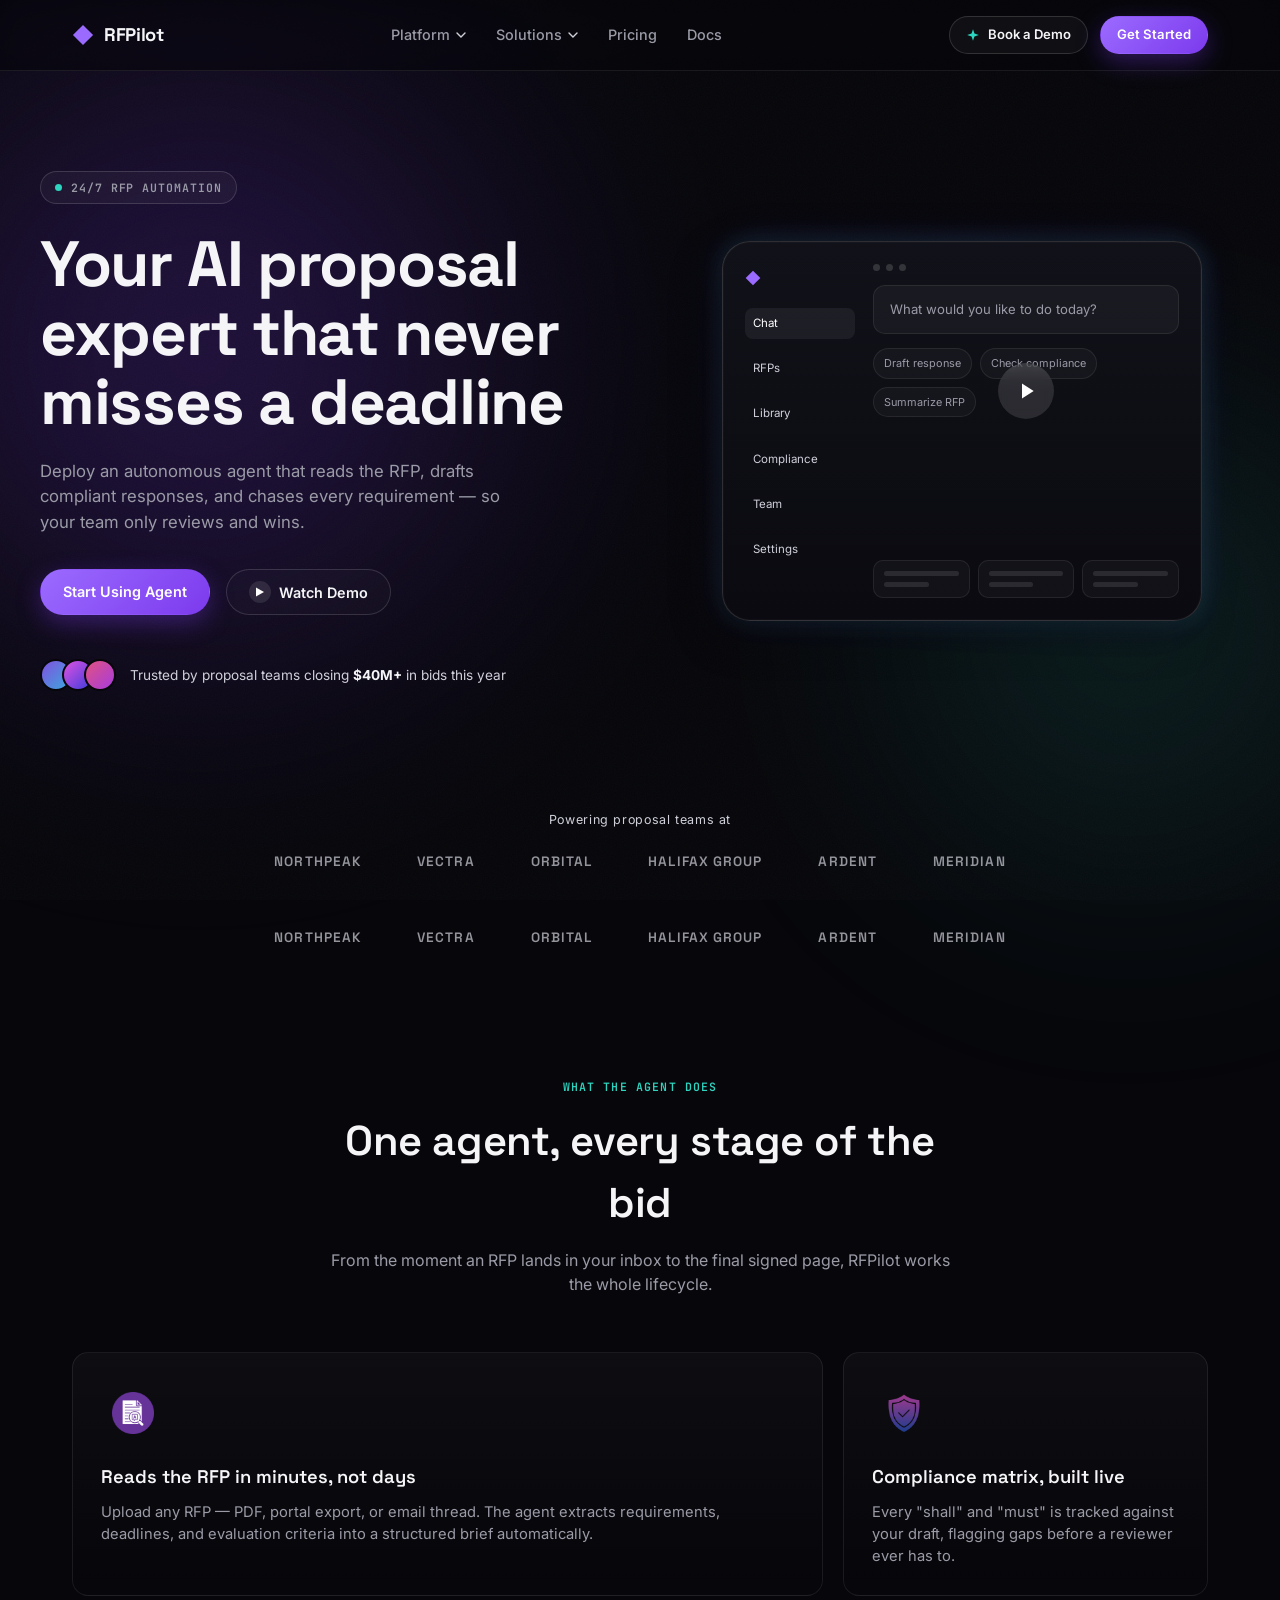
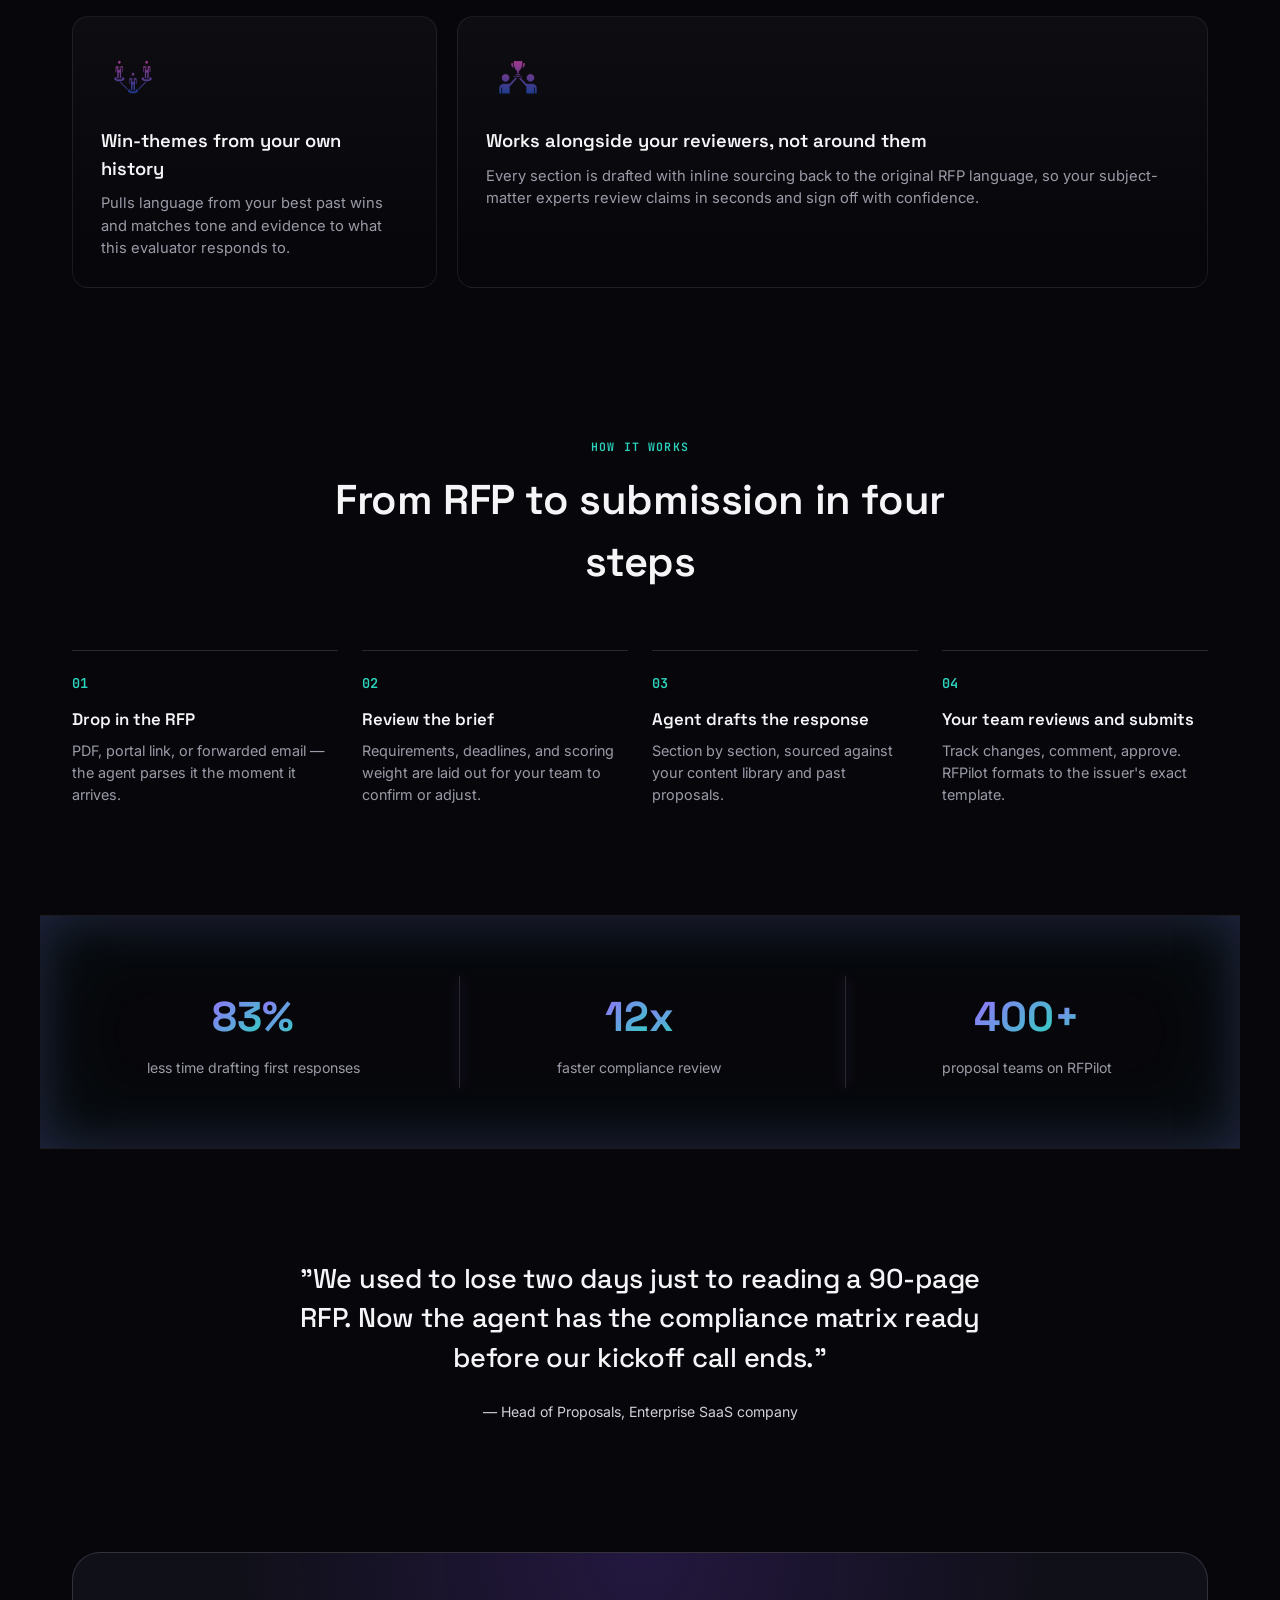
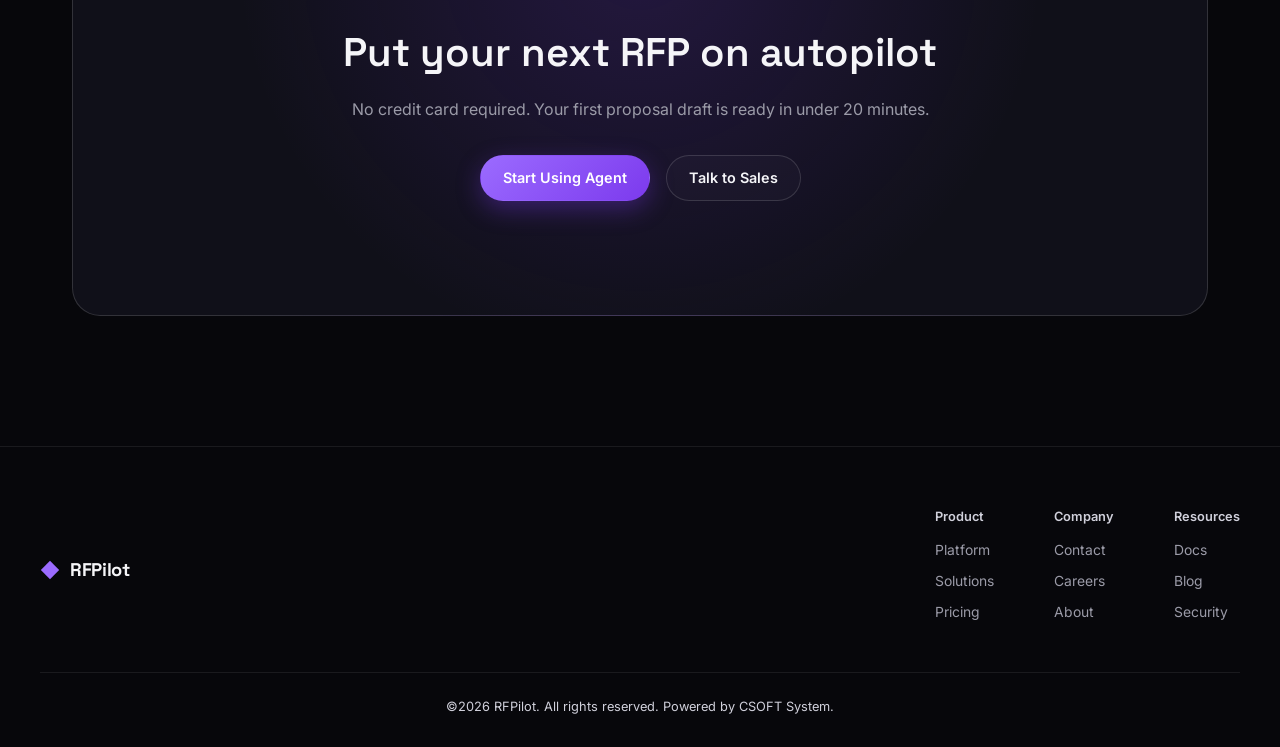
==== commit 825ae0d2: "Center align footer copyright text across all pages" ====
--- a/index.html
+++ b/index.html
@@ -387,7 +387,7 @@
         </div>
       </div>
       <div class="footer__bottom">
-        <p>© 2026 RFPilot. All rights reserved to CSOFT System (Powered by CSOFT System).</p>
+        <p>©2026 RFPilot. All rights reserved. Powered by CSOFT System.</p>
       </div>
     </footer>
 
--- a/style.css
+++ b/style.css
@@ -750,9 +750,28 @@
   gap: 24px;
   border-top: 1px solid var(--border);
   border-bottom: 1px solid var(--border);
-}
+  box-shadow: inset 0 0 50px rgba(155, 107, 255, 0.18), inset 0 0 90px rgba(45, 212, 191, 0.1);
+}
+
 .stat {
   text-align: center;
+  padding: 10px 20px;
+  position: relative;
+}
+.stat:not(:first-child)::before {
+  content: "";
+  position: absolute;
+  left: 0;
+  top: 0;
+  bottom: 0;
+  width: 1px;
+  background: var(--border-strong);
+  box-shadow: 0 0 12px rgba(155, 107, 255, 0.5), 0 0 20px rgba(45, 212, 191, 0.3);
+}
+.stat:hover {
+  transform: translateY(-4px);
+  border-color: var(--border-strong);
+  box-shadow: 0 16px 40px rgba(124, 58, 237, 0.18);
 }
 .stat__num,
 .stat__suffix {
@@ -856,6 +875,7 @@
   padding-top: 24px;
   font-size: 0.8rem;
   color: var(--text-muted);
+  text-align: center;
 }
 
 /* ============ MODAL ============ */
@@ -1497,6 +1517,7 @@
   border-radius: 10px;
   padding: 12px 14px;
   color: #fff;
+  font-weight: bold;
   font-family: inherit;
   font-size: 0.92rem;
   transition:
@@ -1513,6 +1534,10 @@
 .field textarea {
   resize: vertical;
   min-height: 120px;
+}
+.field select option {
+  background: var(--bg-card);
+  color: var(--text-primary);
 }
 .contact-info {
   display: flex;
